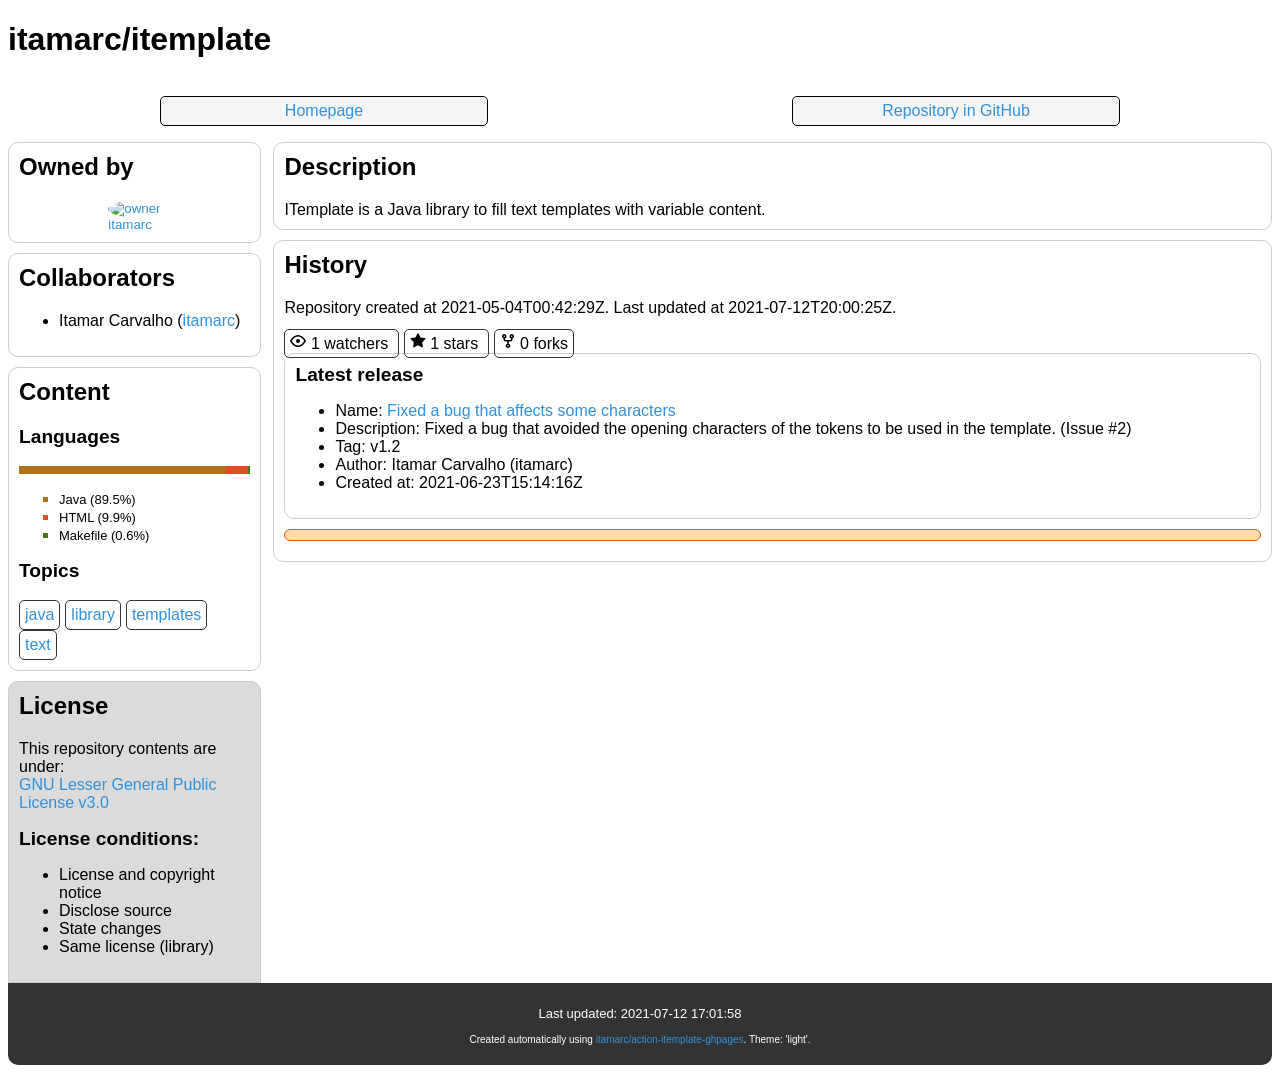
==== docs/index.html @ a4df9ea9 "action-itemplate-ghpages: Updated content" ====
<!DOCTYPE html>
<html lang="en">
    <head>
        <meta charset="UTF-8">
        <meta name="viewport" content="width=device-width, initial-scale=1.0">

        <title>itamarc/itemplate</title>
        <link rel="stylesheet" href="light.css">
        <script language="javascript" src="themes.js"></script>
    </head>
    <body>
    <h1>itamarc/itemplate</h1>
    
    <div class="links">
    <p id="homepage"><a href="https://itamarc.github.io/itemplate/">Homepage</a></p>
    <p id="repository"><a href="https://github.com/itamarc/itemplate">Repository in GitHub</a></p>
    <p id="readme"></p>
    <script lang="javascript">readmeAsP('false')</script>
    </div>

    <div class="bigdiv">
    <div class="description container">
    <h2>Description</h2>
    ITemplate is a Java library to fill text templates with variable content.</div>

    <div class="container">
        <h2>History</h2>
        
        <p>Repository created at 2021-05-04T00:42:29Z. Last updated at 2021-07-12T20:00:25Z.</p>
        
        <div style="clear: both;">
        <span id="watchers">
            <svg aria-hidden="true" viewBox="0 0 16 16" version="1.1" data-view-component="true" height="16" width="16">
                <path fill-rule="evenodd" d="M1.679 7.932c.412-.621 1.242-1.75 2.366-2.717C5.175 4.242 6.527 3.5 8 3.5c1.473 0 2.824.742 3.955 1.715 1.124.967 1.954 2.096 2.366 2.717a.119.119 0 010 .136c-.412.621-1.242 1.75-2.366 2.717C10.825 11.758 9.473 12.5 8 12.5c-1.473 0-2.824-.742-3.955-1.715C2.92 9.818 2.09 8.69 1.679 8.068a.119.119 0 010-.136zM8 2c-1.981 0-3.67.992-4.933 2.078C1.797 5.169.88 6.423.43 7.1a1.619 1.619 0 000 1.798c.45.678 1.367 1.932 2.637 3.024C4.329 13.008 6.019 14 8 14c1.981 0 3.67-.992 4.933-2.078 1.27-1.091 2.187-2.345 2.637-3.023a1.619 1.619 0 000-1.798c-.45-.678-1.367-1.932-2.637-3.023C11.671 2.992 9.981 2 8 2zm0 8a2 2 0 100-4 2 2 0 000 4z"></path>
            </svg>
            1 watchers
        </span>
        <span id="stars">
            <svg aria-hidden="true" viewBox="0 0 16 16" version="1.1" data-view-component="true" height="16" width="16">
                <path fill-rule="evenodd" d="M8 .25a.75.75 0 01.673.418l1.882 3.815 4.21.612a.75.75 0 01.416 1.279l-3.046 2.97.719 4.192a.75.75 0 01-1.088.791L8 12.347l-3.766 1.98a.75.75 0 01-1.088-.79l.72-4.194L.818 6.374a.75.75 0 01.416-1.28l4.21-.611L7.327.668A.75.75 0 018 .25z"></path>
            </svg>
            1 stars
        </span>
        <span id="forks">
            <svg aria-hidden="true" viewBox="0 0 16 16" version="1.1" data-view-component="true" height="16" width="16" class="octicon octicon-repo-forked">
                <path fill-rule="evenodd" d="M5 3.25a.75.75 0 11-1.5 0 .75.75 0 011.5 0zm0 2.122a2.25 2.25 0 10-1.5 0v.878A2.25 2.25 0 005.75 8.5h1.5v2.128a2.251 2.251 0 101.5 0V8.5h1.5a2.25 2.25 0 002.25-2.25v-.878a2.25 2.25 0 10-1.5 0v.878a.75.75 0 01-.75.75h-4.5A.75.75 0 015 6.25v-.878zm3.75 7.378a.75.75 0 11-1.5 0 .75.75 0 011.5 0zm3-8.75a.75.75 0 100-1.5.75.75 0 000 1.5z"></path>
            </svg>
            0 forks
        </span></div>
        
        <div id="latestRelease" class="container"></div>
        <script language="javascript">latestReleaseAsUL(
            'Fixed a bug that affects some characters',
            'Fixed a bug that avoided the opening characters of the tokens to be used in the template. (Issue #2)',
            'v1.2',
            '2021-06-23T15:14:16Z',
            'false',
            'https://github.com/itamarc/itemplate/releases/tag/v1.2',
            'itamarc',
            'Itamar Carvalho')
            </script>
    
        <div id="issues" class="container"></div>
        <script language="javascript">issuesAsSPAN([])</script>
    </div>
</div><!-- bigdiv -->
    
    <div class="smalldiv">
        <div class="ownedby container">
            <h2>Owned by</h2>
            <div class="owner">
                <a href="https://github.com/itamarc"><img src="https://avatars.githubusercontent.com/u/19577272?u=2bf4a3411aae650b4a5ac645845ae87ddbaad593&v=4" alt="owner" title="Owner" width="50px" height="50px"><br>
                itamarc</a>
            </div>
        </div>
        
        <div id="collaborators" class="container"></div>
        <script language="javascript">collaboratorsAsUL([{"name":"Itamar Carvalho","login":"itamarc","url":"https://github.com/itamarc"}])</script>
        
        <div class="container">
        <h2>Content</h2>
        
        <div id="languages"></div>
        <script>languagesAsUL([{"color":"#b07219","size":21140,"name":"Java"},{"color":"#427819","size":145,"name":"Makefile"},{"color":"#e34c26","size":2333,"name":"HTML"}], 23618)</script>
        
        <div id="topics"></div>
        <script language="javascript">topicsAsSPAN([{"name":"java","url":"https://github.com/topics/java"},{"name":"library","url":"https://github.com/topics/library"},{"name":"templates","url":"https://github.com/topics/templates"},{"name":"text","url":"https://github.com/topics/text"}])</script>
    </div>

    <div class="container" id="license">
        <h2>License</h2>
        <p>This repository contents are under:<br>
            <a href="http://choosealicense.com/licenses/lgpl-3.0/">GNU Lesser General Public License v3.0</a></p>
        <SPAN id="licenceConditions"></SPAN>
        <script language="javascript">licenseCondAsUL(["License and copyright notice","Disclose source","State changes","Same license (library)"])</script>
    </div>
    </div><!-- smalldiv -->

    <div class="footer">
    <p class="lastupd">Last updated: 2021-07-12 17:01:58</p>
    <p class="actionmkt">Created automatically using <a href="https://github.com/itamarc/action-itemplate-ghpages" target="_blank">itamarc/action-itemplate-ghpages</a>.
        Theme: 'light'.</p>
    </div>
    </body></html>
---- docs/light.css ----
body  {
    font-family: Roboto, Arial, Helvetica, sans-serif;
    font-size: 1em;
    color:black;
    background-color: white;
}

h1 {
    font-size: 2em;
    font-weight: bold;
}
h2 {
    font-size: 1.5em;
    font-weight: bold;
}
h3 {
    font-size: 1.2em;
    font-weight: bold;
    margin-bottom: 0px;
}

a, a:visited {
    text-decoration: none;
    color: #3091DC;
}

a:hover {
    text-decoration: underline;
    color: #319ff3;
}

.links {
    display: flex;
    flex-direction: row;
    justify-content: space-around;
}

.links p {
    background-color: #f5f5f5;
    padding: 5px;
    border-radius: 5px;
    width: 25%;
    text-align: center;
    vertical-align: middle;
    border: black 1px solid;
}

div.description {
    text-align: justify;
}

#watchers, #stars, #forks {
    border: #333 1px solid;
    padding: 5px;
    border-radius: 5px;
    margin-right: 5px;
}

div.ownedby img {
    vertical-align: middle;
    border: 0;
    border-radius: 50%;
}
div.owner {
    display: flex;
    align-items: center;
    justify-content: center;
    font-size: smaller;
}
div.footer {
    text-align: center;
    color: white;
    background-color: #333;
    padding: 10px;
    border-radius: 0px 0px 10px 10px;
    clear: both;
}
p.actionmkt {
    font-size: x-small;
}
p.lastupd {
    font-size: small;
}
#issues {
    border: 1px solid rgb(221, 91, 4);
    background-color: wheat;
}
div.issue {
    display: grid;
    grid-template-columns: 40% 30% 30%;
    border: solid 1px rgb(226, 108, 28);
    border-radius: 5px;
    padding: 0px 5px 5px 5px;
    margin-bottom: 5px;
}
span.issueIdSpan {
    white-space: nowrap;
    grid-column: 1 / span 3;
    grid-row: 1;
}
span.issueCreatedAt {
    grid-column: 1;
    grid-row: 2;
}
span.issueAuthor {
    grid-column: 2;
    grid-row: 2;
}
span.issuesCommentsCount {
    grid-column: 3;
    grid-row: 2;
}

.container {
    border: solid 1px #ccc;
    border-radius: 10px;
    padding: 0px 10px 10px 10px;
    margin-bottom: 10px;
}

.container h1, .container h2, .container h3 {
    margin-top:10px;  
}

div.languagesBar {
    display: flex;
    width: 100%;
    height: 8px;
}

div.topics {
    display: flex;
    flex-flow: row wrap;
    justify-content: flex-start;
}

div.topics span {
    border: #333 1px solid;
    padding: 5px;
    border-radius: 5px;
    margin-right: 5px;
}

#license {
    background-color: #dbdbdb;
    margin-bottom:0px;
    border-radius:10px 10px 0px 0px ;
}

.smalldiv {
    width: 20%;
    float: left;
    clear: left;
}

.bigdiv {
    width: 79%;
    float: right;
    clear: right;
}
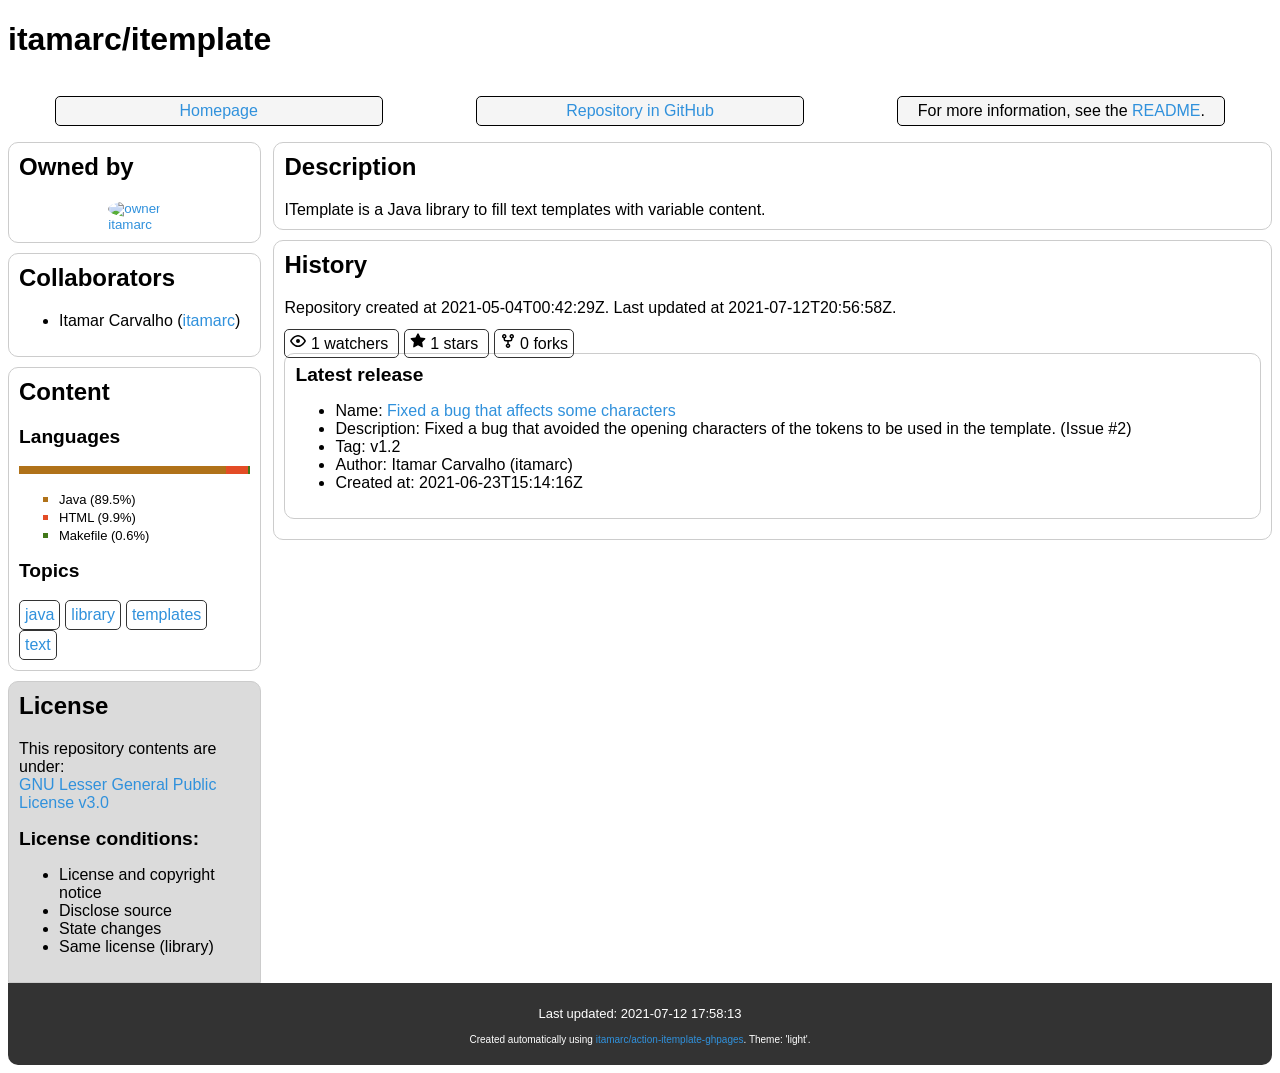
==== commit dcd44e89: "action-itemplate-ghpages: Updated content" ====
--- a/docs/index.html
+++ b/docs/index.html
@@ -15,7 +15,7 @@
     <p id="homepage"><a href="https://itamarc.github.io/itemplate/">Homepage</a></p>
     <p id="repository"><a href="https://github.com/itamarc/itemplate">Repository in GitHub</a></p>
     <p id="readme"></p>
-    <script lang="javascript">readmeAsP('false')</script>
+    <script lang="javascript">readmeAsP('true')</script>
     </div>
 
     <div class="bigdiv">
@@ -26,7 +26,7 @@
     <div class="container">
         <h2>History</h2>
         
-        <p>Repository created at 2021-05-04T00:42:29Z. Last updated at 2021-07-12T20:00:25Z.</p>
+        <p>Repository created at 2021-05-04T00:42:29Z. Last updated at 2021-07-12T20:56:58Z.</p>
         
         <div style="clear: both;">
         <span id="watchers">
@@ -97,7 +97,7 @@
     </div><!-- smalldiv -->
 
     <div class="footer">
-    <p class="lastupd">Last updated: 2021-07-12 17:01:58</p>
+    <p class="lastupd">Last updated: 2021-07-12 17:58:13</p>
     <p class="actionmkt">Created automatically using <a href="https://github.com/itamarc/action-itemplate-ghpages" target="_blank">itamarc/action-itemplate-ghpages</a>.
         Theme: 'light'.</p>
     </div>
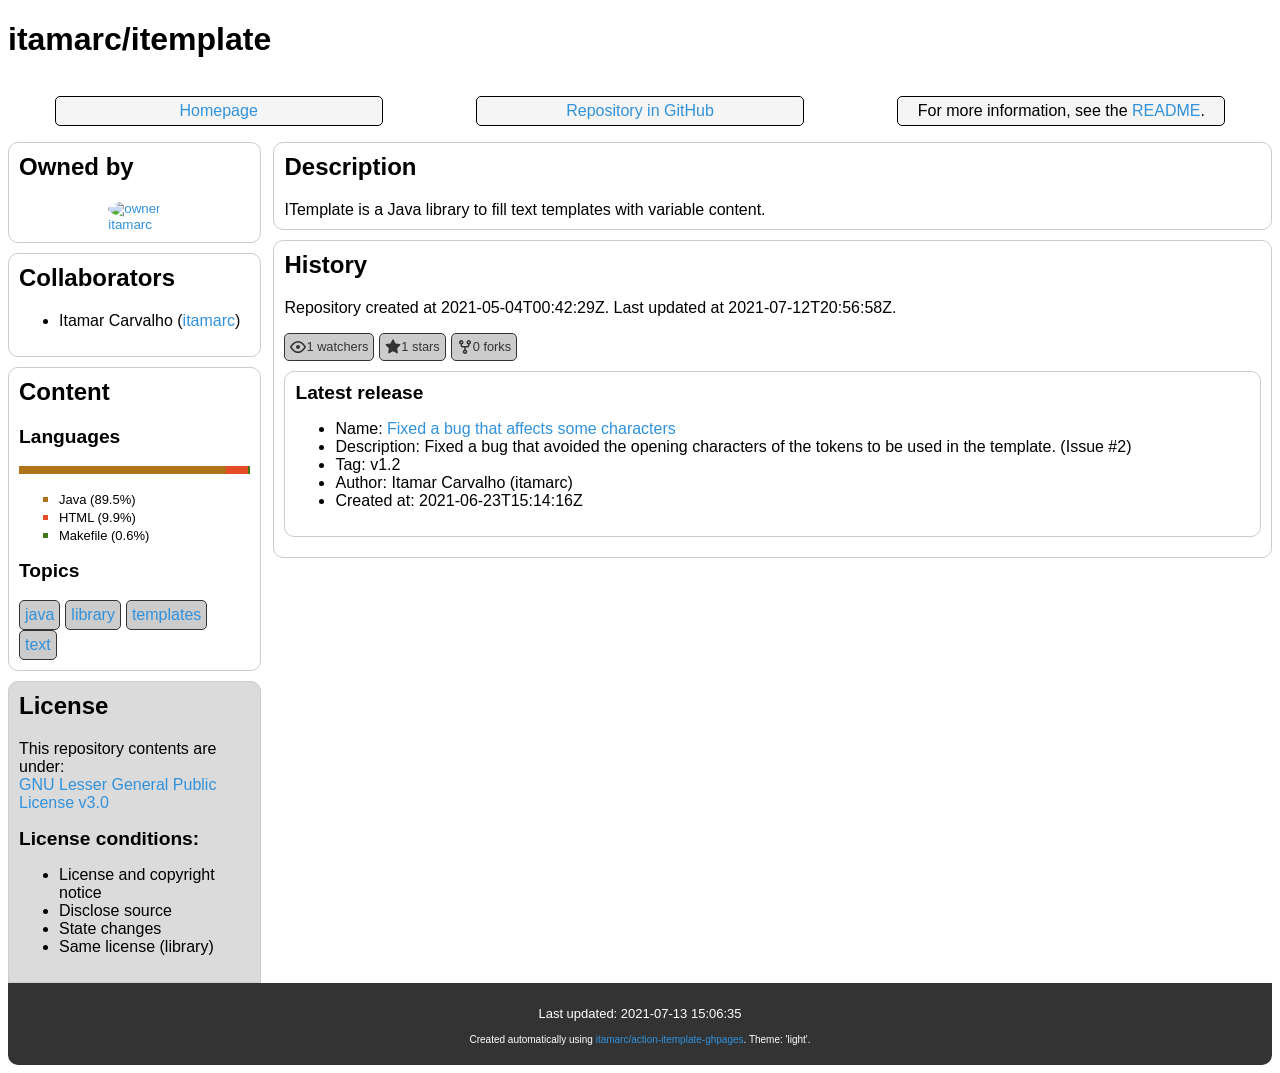
==== commit d3eb81dc: "action-itemplate-ghpages: Updated content" ====
--- a/docs/index.html
+++ b/docs/index.html
@@ -28,21 +28,21 @@
         
         <p>Repository created at 2021-05-04T00:42:29Z. Last updated at 2021-07-12T20:56:58Z.</p>
         
-        <div style="clear: both;">
+        <div class="svgIconsDiv">
         <span id="watchers">
-            <svg aria-hidden="true" viewBox="0 0 16 16" version="1.1" data-view-component="true" height="16" width="16">
+            <svg aria-hidden="true" viewBox="0 0 16 16" version="1.1" data-view-component="true" height="16" width="16" class="svgicons">
                 <path fill-rule="evenodd" d="M1.679 7.932c.412-.621 1.242-1.75 2.366-2.717C5.175 4.242 6.527 3.5 8 3.5c1.473 0 2.824.742 3.955 1.715 1.124.967 1.954 2.096 2.366 2.717a.119.119 0 010 .136c-.412.621-1.242 1.75-2.366 2.717C10.825 11.758 9.473 12.5 8 12.5c-1.473 0-2.824-.742-3.955-1.715C2.92 9.818 2.09 8.69 1.679 8.068a.119.119 0 010-.136zM8 2c-1.981 0-3.67.992-4.933 2.078C1.797 5.169.88 6.423.43 7.1a1.619 1.619 0 000 1.798c.45.678 1.367 1.932 2.637 3.024C4.329 13.008 6.019 14 8 14c1.981 0 3.67-.992 4.933-2.078 1.27-1.091 2.187-2.345 2.637-3.023a1.619 1.619 0 000-1.798c-.45-.678-1.367-1.932-2.637-3.023C11.671 2.992 9.981 2 8 2zm0 8a2 2 0 100-4 2 2 0 000 4z"></path>
             </svg>
             1 watchers
         </span>
         <span id="stars">
-            <svg aria-hidden="true" viewBox="0 0 16 16" version="1.1" data-view-component="true" height="16" width="16">
+            <svg aria-hidden="true" viewBox="0 0 16 16" version="1.1" data-view-component="true" height="16" width="16" class="svgicons">
                 <path fill-rule="evenodd" d="M8 .25a.75.75 0 01.673.418l1.882 3.815 4.21.612a.75.75 0 01.416 1.279l-3.046 2.97.719 4.192a.75.75 0 01-1.088.791L8 12.347l-3.766 1.98a.75.75 0 01-1.088-.79l.72-4.194L.818 6.374a.75.75 0 01.416-1.28l4.21-.611L7.327.668A.75.75 0 018 .25z"></path>
             </svg>
             1 stars
         </span>
         <span id="forks">
-            <svg aria-hidden="true" viewBox="0 0 16 16" version="1.1" data-view-component="true" height="16" width="16" class="octicon octicon-repo-forked">
+            <svg aria-hidden="true" viewBox="0 0 16 16" version="1.1" data-view-component="true" height="16" width="16" class="svgicons">
                 <path fill-rule="evenodd" d="M5 3.25a.75.75 0 11-1.5 0 .75.75 0 011.5 0zm0 2.122a2.25 2.25 0 10-1.5 0v.878A2.25 2.25 0 005.75 8.5h1.5v2.128a2.251 2.251 0 101.5 0V8.5h1.5a2.25 2.25 0 002.25-2.25v-.878a2.25 2.25 0 10-1.5 0v.878a.75.75 0 01-.75.75h-4.5A.75.75 0 015 6.25v-.878zm3.75 7.378a.75.75 0 11-1.5 0 .75.75 0 011.5 0zm3-8.75a.75.75 0 100-1.5.75.75 0 000 1.5z"></path>
             </svg>
             0 forks
@@ -97,8 +97,8 @@
     </div><!-- smalldiv -->
 
     <div class="footer">
-    <p class="lastupd">Last updated: 2021-07-12 17:58:13</p>
-    <p class="actionmkt">Created automatically using <a href="https://github.com/itamarc/action-itemplate-ghpages" target="_blank">itamarc/action-itemplate-ghpages</a>.
+    <p class="lastupd">Last updated: 2021-07-13 15:06:35</p>
+    <p class="actionmkt">Created automatically using <a href="https://itamarc.github.io/action-itemplate-ghpages" target="_blank">itamarc/action-itemplate-ghpages</a>.
         Theme: 'light'.</p>
     </div>
     </body></html>
--- a/docs/light.css
+++ b/docs/light.css
@@ -49,11 +49,27 @@
     text-align: justify;
 }
 
+.svgIconsDiv {
+    margin-bottom: 10px;
+    display: flex;
+    flex-flow: row nowrap;
+    align-items: center;
+}
 #watchers, #stars, #forks {
     border: #333 1px solid;
+    color: #333;
+    background-color: #ccc;
     padding: 5px;
     border-radius: 5px;
     margin-right: 5px;
+    font-size: 0.8em;
+    display: flex;
+    flex-flow: row nowrap;
+    align-items: center;
+}
+.svgicons {
+    color: #333;
+    fill: currentColor;
 }
 
 div.ownedby img {
@@ -83,7 +99,7 @@
 }
 #issues {
     border: 1px solid rgb(221, 91, 4);
-    background-color: wheat;
+    background-color: rgb(177, 165, 142);
 }
 div.issue {
     display: grid;
@@ -127,6 +143,10 @@
     width: 100%;
     height: 8px;
 }
+span.languageName {
+    color: black;
+    font-size: small;
+}
 
 div.topics {
     display: flex;
@@ -136,6 +156,7 @@
 
 div.topics span {
     border: #333 1px solid;
+    background-color: #ccc;
     padding: 5px;
     border-radius: 5px;
     margin-right: 5px;
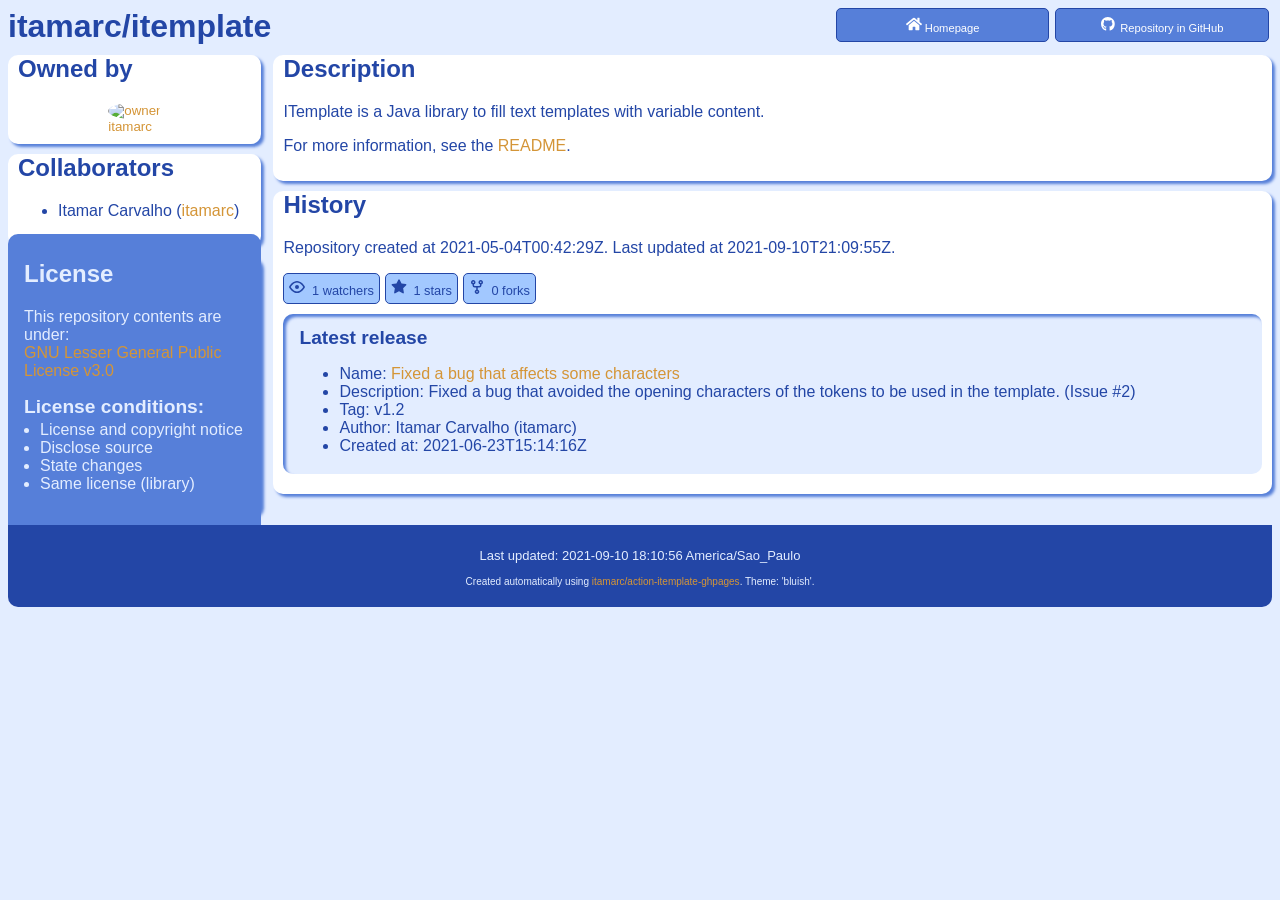
==== commit 639b0dd8: "action-itemplate-ghpages: Updated content" ====
--- a/docs/index.html
+++ b/docs/index.html
@@ -1,72 +1,97 @@
 <!DOCTYPE html>
 <html lang="en">
     <head>
-        <meta charset="UTF-8">
+        <meta http-equiv="Content-Type" content="text/html; charset=UTF-8">
         <meta name="viewport" content="width=device-width, initial-scale=1.0">
 
         <title>itamarc/itemplate</title>
-        <link rel="stylesheet" href="light.css">
+        <link rel="stylesheet" href="bluish.css">
         <script language="javascript" src="themes.js"></script>
     </head>
     <body>
-    <h1>itamarc/itemplate</h1>
     
-    <div class="links">
-    <p id="homepage"><a href="https://itamarc.github.io/itemplate/">Homepage</a></p>
-    <p id="repository"><a href="https://github.com/itamarc/itemplate">Repository in GitHub</a></p>
-    <p id="readme"></p>
-    <script lang="javascript">readmeAsP('true')</script>
-    </div>
+    <div class="header">
+        <span class="header-title">itamarc/itemplate</span>
+        <div class="links">
+            <span id="homepage"><a href="https://itamarc.github.io/itemplate/">
+                <svg aria-hidden="true" viewBox="0 0 576 512" height="16" width="16">
+                    <path fill="currentColor"
+                        d="M280.37 148.26L96 300.11V464a16 16 0 0 0 16 16l112.06-.29a16 16 0 0 0 15.92-16V368a16 16 0 0 1 16-16h64a16 16 0 0 1 16 16v95.64a16 16 0 0 0 16 16.05L464 480a16 16 0 0 0 16-16V300L295.67 148.26a12.19 12.19 0 0 0-15.3 0zM571.6 251.47L488 182.56V44.05a12 12 0 0 0-12-12h-56a12 12 0 0 0-12 12v72.61L318.47 43a48 48 0 0 0-61 0L4.34 251.47a12 12 0 0 0-1.6 16.9l25.5 31A12 12 0 0 0 45.15 301l235.22-193.74a12.19 12.19 0 0 1 15.3 0L530.9 301a12 12 0 0 0 16.9-1.6l25.5-31a12 12 0 0 0-1.7-16.93z"
+                        class=""></path>
+                </svg>
+                <span class="linktext">Homepage</span>
+            </a></span>
+            <span id="repository"><a href="https://github.com/itamarc/itemplate">
+                <svg aria-hidden="true" viewBox="0 0 576 512" height="16" width="16">
+                    <path fill="currentColor"
+                        d="M165.9 397.4c0 2-2.3 3.6-5.2 3.6-3.3.3-5.6-1.3-5.6-3.6 0-2 2.3-3.6 5.2-3.6 3-.3 5.6 1.3 5.6 3.6zm-31.1-4.5c-.7 2 1.3 4.3 4.3 4.9 2.6 1 5.6 0 6.2-2s-1.3-4.3-4.3-5.2c-2.6-.7-5.5.3-6.2 2.3zm44.2-1.7c-2.9.7-4.9 2.6-4.6 4.9.3 2 2.9 3.3 5.9 2.6 2.9-.7 4.9-2.6 4.6-4.6-.3-1.9-3-3.2-5.9-2.9zM244.8 8C106.1 8 0 113.3 0 252c0 110.9 69.8 205.8 169.5 239.2 12.8 2.3 17.3-5.6 17.3-12.1 0-6.2-.3-40.4-.3-61.4 0 0-70 15-84.7-29.8 0 0-11.4-29.1-27.8-36.6 0 0-22.9-15.7 1.6-15.4 0 0 24.9 2 38.6 25.8 21.9 38.6 58.6 27.5 72.9 20.9 2.3-16 8.8-27.1 16-33.7-55.9-6.2-112.3-14.3-112.3-110.5 0-27.5 7.6-41.3 23.6-58.9-2.6-6.5-11.1-33.3 2.6-67.9 20.9-6.5 69 27 69 27 20-5.6 41.5-8.5 62.8-8.5s42.8 2.9 62.8 8.5c0 0 48.1-33.6 69-27 13.7 34.7 5.2 61.4 2.6 67.9 16 17.7 25.8 31.5 25.8 58.9 0 96.5-58.9 104.2-114.8 110.5 9.2 7.9 17 22.9 17 46.4 0 33.7-.3 75.4-.3 83.6 0 6.5 4.6 14.4 17.3 12.1C428.2 457.8 496 362.9 496 252 496 113.3 383.5 8 244.8 8zM97.2 352.9c-1.3 1-1 3.3.7 5.2 1.6 1.6 3.9 2.3 5.2 1 1.3-1 1-3.3-.7-5.2-1.6-1.6-3.9-2.3-5.2-1zm-10.8-8.1c-.7 1.3.3 2.9 2.3 3.9 1.6 1 3.6.7 4.3-.7.7-1.3-.3-2.9-2.3-3.9-2-.6-3.6-.3-4.3.7zm32.4 35.6c-1.6 1.3-1 4.3 1.3 6.2 2.3 2.3 5.2 2.6 6.5 1 1.3-1.3.7-4.3-1.3-6.2-2.2-2.3-5.2-2.6-6.5-1zm-11.4-14.7c-1.6 1-1.6 3.6 0 5.9 1.6 2.3 4.3 3.3 5.6 2.3 1.6-1.3 1.6-3.9 0-6.2-1.4-2.3-4-3.3-5.6-2z">
+                    </path>
+                </svg>
+                <span class="linktext">Repository in GitHub</span>
+            </a></span>
+        </div>
+    </div><!-- header -->
 
-    <div class="bigdiv">
-    <div class="description container">
-    <h2>Description</h2>
-    ITemplate is a Java library to fill text templates with variable content.</div>
+    <div id="bigdiv">
+        <div class="description container shadow">
+        <h2>Description</h2>
+        ITemplate is a Java library to fill text templates with variable content.
+        <p id="readme"></p></div>
 
-    <div class="container">
-        <h2>History</h2>
+        <div class="container shadow">
+            <h2>History</h2>
+            
+            <p>Repository created at 2021-05-04T00:42:29Z. Last updated at 2021-09-10T21:09:55Z.</p>
+            
+            <div class="svgIconsDiv">
+            <span id="watchers">
+                <a href="https://github.com/itamarc/itemplate/watchers">
+                <svg aria-hidden="true" viewBox="0 0 16 16" version="1.1" data-view-component="true" height="16" width="16" class="svgicons">
+                    <path fill-rule="evenodd" d="M1.679 7.932c.412-.621 1.242-1.75 2.366-2.717C5.175 4.242 6.527 3.5 8 3.5c1.473 0 2.824.742 3.955 1.715 1.124.967 1.954 2.096 2.366 2.717a.119.119 0 010 .136c-.412.621-1.242 1.75-2.366 2.717C10.825 11.758 9.473 12.5 8 12.5c-1.473 0-2.824-.742-3.955-1.715C2.92 9.818 2.09 8.69 1.679 8.068a.119.119 0 010-.136zM8 2c-1.981 0-3.67.992-4.933 2.078C1.797 5.169.88 6.423.43 7.1a1.619 1.619 0 000 1.798c.45.678 1.367 1.932 2.637 3.024C4.329 13.008 6.019 14 8 14c1.981 0 3.67-.992 4.933-2.078 1.27-1.091 2.187-2.345 2.637-3.023a1.619 1.619 0 000-1.798c-.45-.678-1.367-1.932-2.637-3.023C11.671 2.992 9.981 2 8 2zm0 8a2 2 0 100-4 2 2 0 000 4z"></path>
+                </svg>
+                1 watchers</a>
+            </span>
+            <span id="stars">
+                <a href="https://github.com/itamarc/itemplate/stargazers">
+                <svg aria-hidden="true" viewBox="0 0 16 16" version="1.1" data-view-component="true" height="16" width="16" class="svgicons">
+                    <path fill-rule="evenodd" d="M8 .25a.75.75 0 01.673.418l1.882 3.815 4.21.612a.75.75 0 01.416 1.279l-3.046 2.97.719 4.192a.75.75 0 01-1.088.791L8 12.347l-3.766 1.98a.75.75 0 01-1.088-.79l.72-4.194L.818 6.374a.75.75 0 01.416-1.28l4.21-.611L7.327.668A.75.75 0 018 .25z"></path>
+                </svg>
+                1 stars</a>
+            </span>
+            <span id="forks">
+                <a href="https://github.com/itamarc/itemplate/network/members">
+                <svg aria-hidden="true" viewBox="0 0 16 16" version="1.1" data-view-component="true" height="16" width="16" class="svgicons">
+                    <path fill-rule="evenodd" d="M5 3.25a.75.75 0 11-1.5 0 .75.75 0 011.5 0zm0 2.122a2.25 2.25 0 10-1.5 0v.878A2.25 2.25 0 005.75 8.5h1.5v2.128a2.251 2.251 0 101.5 0V8.5h1.5a2.25 2.25 0 002.25-2.25v-.878a2.25 2.25 0 10-1.5 0v.878a.75.75 0 01-.75.75h-4.5A.75.75 0 015 6.25v-.878zm3.75 7.378a.75.75 0 11-1.5 0 .75.75 0 011.5 0zm3-8.75a.75.75 0 100-1.5.75.75 0 000 1.5z"></path>
+                </svg>
+                0 forks</a>
+            </span></div>
+            
+            <div id="latestRelease" class="container"></div>
+            <script language="javascript">latestReleaseAsUL(
+                'Fixed a bug that affects some characters',
+                'Fixed a bug that avoided the opening characters of the tokens to be used in the template. (Issue #2)',
+                'v1.2',
+                '2021-06-23T15:14:16Z',
+                'false',
+                'https://github.com/itamarc/itemplate/releases/tag/v1.2',
+                'itamarc',
+                'Itamar Carvalho')
+                </script>
         
-        <p>Repository created at 2021-05-04T00:42:29Z. Last updated at 2021-07-12T20:56:58Z.</p>
-        
-        <div class="svgIconsDiv">
-        <span id="watchers">
-            <svg aria-hidden="true" viewBox="0 0 16 16" version="1.1" data-view-component="true" height="16" width="16" class="svgicons">
-                <path fill-rule="evenodd" d="M1.679 7.932c.412-.621 1.242-1.75 2.366-2.717C5.175 4.242 6.527 3.5 8 3.5c1.473 0 2.824.742 3.955 1.715 1.124.967 1.954 2.096 2.366 2.717a.119.119 0 010 .136c-.412.621-1.242 1.75-2.366 2.717C10.825 11.758 9.473 12.5 8 12.5c-1.473 0-2.824-.742-3.955-1.715C2.92 9.818 2.09 8.69 1.679 8.068a.119.119 0 010-.136zM8 2c-1.981 0-3.67.992-4.933 2.078C1.797 5.169.88 6.423.43 7.1a1.619 1.619 0 000 1.798c.45.678 1.367 1.932 2.637 3.024C4.329 13.008 6.019 14 8 14c1.981 0 3.67-.992 4.933-2.078 1.27-1.091 2.187-2.345 2.637-3.023a1.619 1.619 0 000-1.798c-.45-.678-1.367-1.932-2.637-3.023C11.671 2.992 9.981 2 8 2zm0 8a2 2 0 100-4 2 2 0 000 4z"></path>
-            </svg>
-            1 watchers
-        </span>
-        <span id="stars">
-            <svg aria-hidden="true" viewBox="0 0 16 16" version="1.1" data-view-component="true" height="16" width="16" class="svgicons">
-                <path fill-rule="evenodd" d="M8 .25a.75.75 0 01.673.418l1.882 3.815 4.21.612a.75.75 0 01.416 1.279l-3.046 2.97.719 4.192a.75.75 0 01-1.088.791L8 12.347l-3.766 1.98a.75.75 0 01-1.088-.79l.72-4.194L.818 6.374a.75.75 0 01.416-1.28l4.21-.611L7.327.668A.75.75 0 018 .25z"></path>
-            </svg>
-            1 stars
-        </span>
-        <span id="forks">
-            <svg aria-hidden="true" viewBox="0 0 16 16" version="1.1" data-view-component="true" height="16" width="16" class="svgicons">
-                <path fill-rule="evenodd" d="M5 3.25a.75.75 0 11-1.5 0 .75.75 0 011.5 0zm0 2.122a2.25 2.25 0 10-1.5 0v.878A2.25 2.25 0 005.75 8.5h1.5v2.128a2.251 2.251 0 101.5 0V8.5h1.5a2.25 2.25 0 002.25-2.25v-.878a2.25 2.25 0 10-1.5 0v.878a.75.75 0 01-.75.75h-4.5A.75.75 0 015 6.25v-.878zm3.75 7.378a.75.75 0 11-1.5 0 .75.75 0 011.5 0zm3-8.75a.75.75 0 100-1.5.75.75 0 000 1.5z"></path>
-            </svg>
-            0 forks
-        </span></div>
-        
-        <div id="latestRelease" class="container"></div>
-        <script language="javascript">latestReleaseAsUL(
-            'Fixed a bug that affects some characters',
-            'Fixed a bug that avoided the opening characters of the tokens to be used in the template. (Issue #2)',
-            'v1.2',
-            '2021-06-23T15:14:16Z',
-            'false',
-            'https://github.com/itamarc/itemplate/releases/tag/v1.2',
-            'itamarc',
-            'Itamar Carvalho')
-            </script>
-    
-        <div id="issues" class="container"></div>
-        <script language="javascript">issuesAsSPAN([])</script>
-    </div>
-</div><!-- bigdiv -->
-    
-    <div class="smalldiv">
-        <div class="ownedby container">
+            <div id="issues" class="container"></div>
+            <script language="javascript">issuesAsSPAN([])</script>
+        </div>
+        <div id="readme_inline" class="shadow">
+            <div class="readme_title">README</div>
+            <div class="readme_content">
+            
+            </div>
+        </div>
+        <script lang="javascript">readmePublished('true')</script>
+    </div><!-- bigdiv -->
+
+    <div id="smalldiv">
+        <div class="ownedby container shadow">
             <h2>Owned by</h2>
             <div class="owner">
                 <a href="https://github.com/itamarc"><img src="https://avatars.githubusercontent.com/u/19577272?u=2bf4a3411aae650b4a5ac645845ae87ddbaad593&v=4" alt="owner" title="Owner" width="50px" height="50px"><br>
@@ -74,32 +99,32 @@
             </div>
         </div>
         
-        <div id="collaborators" class="container"></div>
+        <div id="collaborators" class="container shadow"></div>
         <script language="javascript">collaboratorsAsUL([{"name":"Itamar Carvalho","login":"itamarc","url":"https://github.com/itamarc"}])</script>
         
-        <div class="container">
-        <h2>Content</h2>
-        
-        <div id="languages"></div>
-        <script>languagesAsUL([{"color":"#b07219","size":21140,"name":"Java"},{"color":"#427819","size":145,"name":"Makefile"},{"color":"#e34c26","size":2333,"name":"HTML"}], 23618)</script>
-        
-        <div id="topics"></div>
-        <script language="javascript">topicsAsSPAN([{"name":"java","url":"https://github.com/topics/java"},{"name":"library","url":"https://github.com/topics/library"},{"name":"templates","url":"https://github.com/topics/templates"},{"name":"text","url":"https://github.com/topics/text"}])</script>
-    </div>
-
-    <div class="container" id="license">
-        <h2>License</h2>
-        <p>This repository contents are under:<br>
-            <a href="http://choosealicense.com/licenses/lgpl-3.0/">GNU Lesser General Public License v3.0</a></p>
-        <SPAN id="licenceConditions"></SPAN>
-        <script language="javascript">licenseCondAsUL(["License and copyright notice","Disclose source","State changes","Same license (library)"])</script>
-    </div>
+        <div class="container shadow">
+            <h2>Content</h2>
+            
+            <div id="languages"></div>
+            <script>languagesAsUL([{"color":"#b07219","size":21140,"name":"Java"},{"color":"#427819","size":145,"name":"Makefile"},{"color":"#e34c26","size":2333,"name":"HTML"}], 23618)</script>
+            
+            <div id="topics"></div>
+            <script language="javascript">topicsAsSPAN([{"name":"java","url":"https://github.com/topics/java"},{"name":"library","url":"https://github.com/topics/library"},{"name":"templates","url":"https://github.com/topics/templates"},{"name":"text","url":"https://github.com/topics/text"}])</script>
+        </div>
+        <div class="container" id="license">
+            <h2>License</h2>
+            <p>This repository contents are under:<br>
+                <a href="http://choosealicense.com/licenses/lgpl-3.0/">GNU Lesser General Public License v3.0</a></p>
+            <SPAN id="licenseConditions"></SPAN>
+            <script language="javascript">licenseCondAsUL(["License and copyright notice","Disclose source","State changes","Same license (library)"])</script>
+        </div>
     </div><!-- smalldiv -->
 
     <div class="footer">
-    <p class="lastupd">Last updated: 2021-07-13 15:06:35</p>
-    <p class="actionmkt">Created automatically using <a href="https://itamarc.github.io/action-itemplate-ghpages" target="_blank">itamarc/action-itemplate-ghpages</a>.
-        Theme: 'light'.</p>
+        <p class="lastupd">Last updated: 2021-09-10 18:10:56 America/Sao_Paulo</p>
+        <p class="actionmkt">Created automatically using <a href="https://itamarc.github.io/action-itemplate-ghpages" target="_blank">itamarc/action-itemplate-ghpages</a>.
+            Theme: 'bluish'.</p>
     </div>
-    </body></html>
-    +    <script lang="javascript">setSmalldivHeight();</script>
+    </body>
+</html>
--- a/docs/bluish.css
+++ b/docs/bluish.css
@@ -0,0 +1,335 @@
+:root {
+    --color1: #2346a6;
+    --color2: #567fd9;
+    --color3: #a2c8ff;
+    --color4: #e3edff;
+    --extreme: #ffffff;
+    --oposite: #000000;
+    --contrast: #d49537;
+}
+
+body  {
+    font-family: Roboto, Arial, Helvetica, sans-serif;
+    font-size: 1em;
+    color: var(--color1);
+    background-color: var(--color4);
+}
+
+h1 {
+    font-size: 2em;
+    font-weight: bold;
+}
+h2 {
+    font-size: 1.5em;
+    font-weight: bold;
+}
+h3 {
+    font-size: 1.2em;
+    font-weight: bold;
+    margin-bottom: 0px;
+}
+
+a, a:visited {
+    text-decoration: none;
+    color: var(--contrast);
+}
+
+a:hover {
+    text-decoration: underline;
+    color: var(--contrast);
+}
+
+.header-title {
+    font-size: 2em;
+    font-weight: bold;
+    display: flex;
+    flex-direction: row;
+}
+
+.header {
+    display: flex;
+    flex-flow: row wrap;
+    justify-content: space-between;
+}
+
+.links {
+    display: flex;
+    flex-flow: row nowrap;
+    justify-content: space-around;
+}
+
+#homepage, #repository {
+    font-size:0.7em;
+    border: var(--color1) 1px solid;
+    color: var(--extreme);
+    background-color: var(--color2);
+    padding: 5px;
+    margin: 0 3px;
+    border-radius: 5px;
+    height: 2em;
+    width: 18em;
+    text-align: center;
+    align-items: center;
+    display: flex;
+    flex-flow: row nowrap;
+    justify-content: center;
+}
+#homepage a, #repository a {
+    color: var(--extreme);
+}
+
+.description {
+    text-align: justify;
+}
+
+.svgIconsDiv {
+    margin-bottom: 10px;
+    display: flex;
+    flex-flow: row nowrap;
+    align-items: center;
+}
+#watchers, #stars, #forks {
+    border: var(--color1) 1px solid;
+    background-color: var(--color3);
+    padding: 5px;
+    border-radius: 5px;
+    margin-right: 5px;
+    font-size: 0.8em;
+    display: flex;
+    flex-flow: row nowrap;
+    align-items: center;
+}
+#watchers a, #stars a, #forks a {
+    color: var(--color1);
+}
+.svgicons {
+    color: var(--color1);
+    fill: currentColor;
+    margin-right:3px;
+}
+
+.ownedby img {
+    vertical-align: middle;
+    border: 0;
+    border-radius: 50%;
+}
+.owner {
+    display: flex;
+    align-items: center;
+    justify-content: center;
+    font-size: smaller;
+}
+.footer {
+    text-align: center;
+    color: var(--color4);
+    background-color: var(--color1);
+    padding: 10px;
+    border-radius: 0px 0px 10px 10px;
+    clear: both;
+}
+.actionmkt {
+    font-size: x-small;
+}
+.lastupd {
+    font-size: small;
+}
+
+#latestRelease {
+    border: none;
+    background-color: var(--color4);
+    box-shadow: 3px 3px 3px var(--color2) inset;
+    padding: 0.2em 1em;
+}
+
+#issues {
+    border: none;
+    background-color: var(--color4);
+    box-shadow: 3px 3px 3px var(--color2) inset;
+    padding: 0.2em 1em;
+}
+.issue {
+    display: grid;
+    grid-template-columns: 40% 20% 20% 20%;
+    border-bottom: solid 1px var(--color1);
+    padding: 0px 5px 5px 5px;
+    margin:10px 0px 5px 0px;
+}
+.issueIdSpan {
+    grid-column: 1;
+    grid-row: 1;
+}
+.issueCreatedAt {
+    grid-column: 1;
+    grid-row: 2;
+}
+.issueAuthor {
+    grid-column: 2;
+    grid-row: 1;
+}
+.issuesCommentsCount {
+    grid-column: 2;
+    grid-row: 2;
+}
+
+.container {
+    background-color: var(--extreme);
+    border-radius: 10px;
+    padding: 0px 10px 10px 10px;
+    margin-bottom: 10px;
+}
+
+.shadow {
+    box-shadow: 3px 3px 3px var(--color2);
+}
+
+#readme_inline {
+    border: solid 1px var(--color3);
+    background-color: var(--extreme);
+    border-radius: 10px;
+    margin-bottom: 10px;
+}
+.readme_title {
+    text-align: center;
+    color: var(--color1);
+    background-color: var(--color3);
+    padding: 5px 0px 5px 0px;
+    /* top right bottom left */
+    border-radius: 10px 10px 0px 0px;
+    clear: both;
+    width: 100%;
+}
+.readme_content {
+    border-radius: 10px;
+    padding: 10px;
+}
+
+.container h1, .container h2, .container h3 {
+    margin-top:10px;  
+}
+
+.languagesBar {
+    display: flex;
+    width: 100%;
+    height: 8px;
+}
+.languageName {
+    color: var(--oposite);
+    font-size: small;
+}
+
+.topics {
+    display: flex;
+    flex-flow: row wrap;
+    justify-content: flex-start;
+}
+.topics span {
+    border: var(--color1) 1px solid;
+    background-color: var(--color3);
+    padding: 5px;
+    border-radius: 5px;
+    margin-right: 5px;
+    font-size: 0.8em;
+}
+.topics a {
+    color: var(--color1) 1px solid;
+}
+
+#license {
+    background-color: var(--color2);
+    color: var(--color4);
+    border: none;
+    padding: 1em;
+    margin-bottom: 0px;
+    border-radius:10px 10px 0px 0px ;
+    position: absolute;
+    bottom: 0;
+}
+#licenseConditions ul {
+    margin-left: 0em;
+    margin-top: 0.2em;
+    padding-left: 1em;
+}
+
+#smalldiv {
+    width: 20%;
+    float: left;
+    clear: left;
+    position: relative;
+}
+
+#bigdiv {
+    width: 79%;
+    float: right;
+    clear: right;
+}
+
+/* Elements for the converted README.md */
+table {
+    border-collapse: collapse;
+    border: 1px solid var(--color4);
+    background-color: var(--extreme);
+}
+
+th {
+    background-color: var(--color4);
+}
+
+td {
+    padding: 5px;
+    border: 1px solid var(--color4);
+}
+
+pre {
+    background-color: var(--color4);
+}
+/* END: Elements for the converted README.md */
+
+@media only screen and (max-width: 768px) { /* For mobile phones: */
+    * {
+        box-sizing: border-box;
+    }
+
+    body {
+        margin: 0px;
+        width: 100%;
+    } 
+
+    .linktext {
+        display: none;
+    }
+
+    #homepage, #repository {
+        height: 2rem;
+        width: 5em;
+    }
+    
+    .footer {
+        border-radius: 0px;
+    }
+
+    /* The side navigation menu */
+    #smalldiv {
+        width: 100%;
+        float: none;
+    }
+  
+    #bigdiv {
+        width: 100%;
+        float: none;
+    }
+
+    .issue {
+        display: flex;
+        flex-flow: row wrap;
+        justify-content: space-between;
+        padding: 0px 5px 5px 5px;
+        margin:10px 0px 5px 0px;
+    }
+    .issue span {
+        margin: 0em 0em 0em 0.5em;
+    }
+
+    #license {
+        position: unset;
+    }
+}
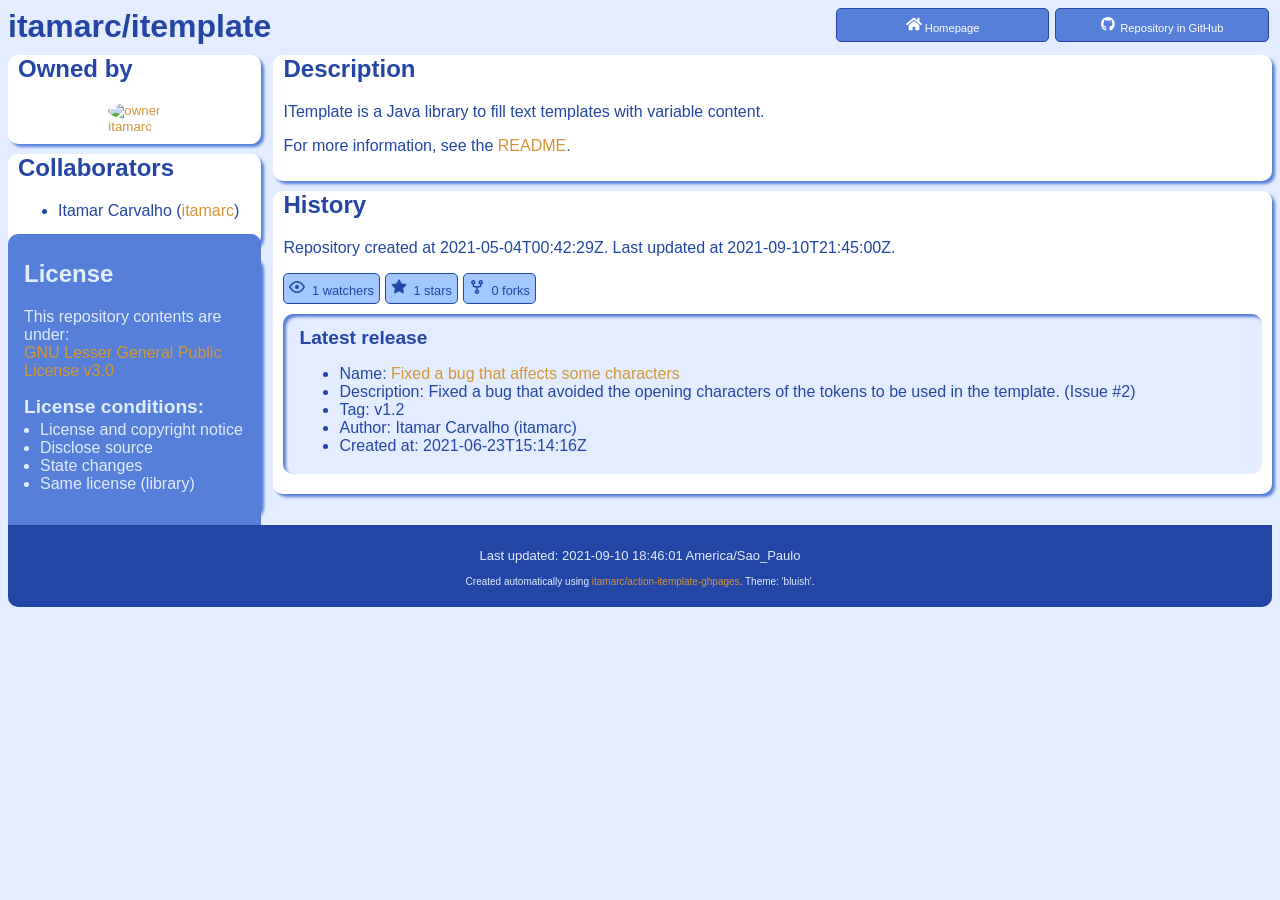
==== commit ce9794ea: "action-itemplate-ghpages: Updated content" ====
--- a/docs/index.html
+++ b/docs/index.html
@@ -41,7 +41,7 @@
         <div class="container shadow">
             <h2>History</h2>
             
-            <p>Repository created at 2021-05-04T00:42:29Z. Last updated at 2021-09-10T21:09:55Z.</p>
+            <p>Repository created at 2021-05-04T00:42:29Z. Last updated at 2021-09-10T21:45:00Z.</p>
             
             <div class="svgIconsDiv">
             <span id="watchers">
@@ -121,7 +121,7 @@
     </div><!-- smalldiv -->
 
     <div class="footer">
-        <p class="lastupd">Last updated: 2021-09-10 18:10:56 America/Sao_Paulo</p>
+        <p class="lastupd">Last updated: 2021-09-10 18:46:01 America/Sao_Paulo</p>
         <p class="actionmkt">Created automatically using <a href="https://itamarc.github.io/action-itemplate-ghpages" target="_blank">itamarc/action-itemplate-ghpages</a>.
             Theme: 'bluish'.</p>
     </div>
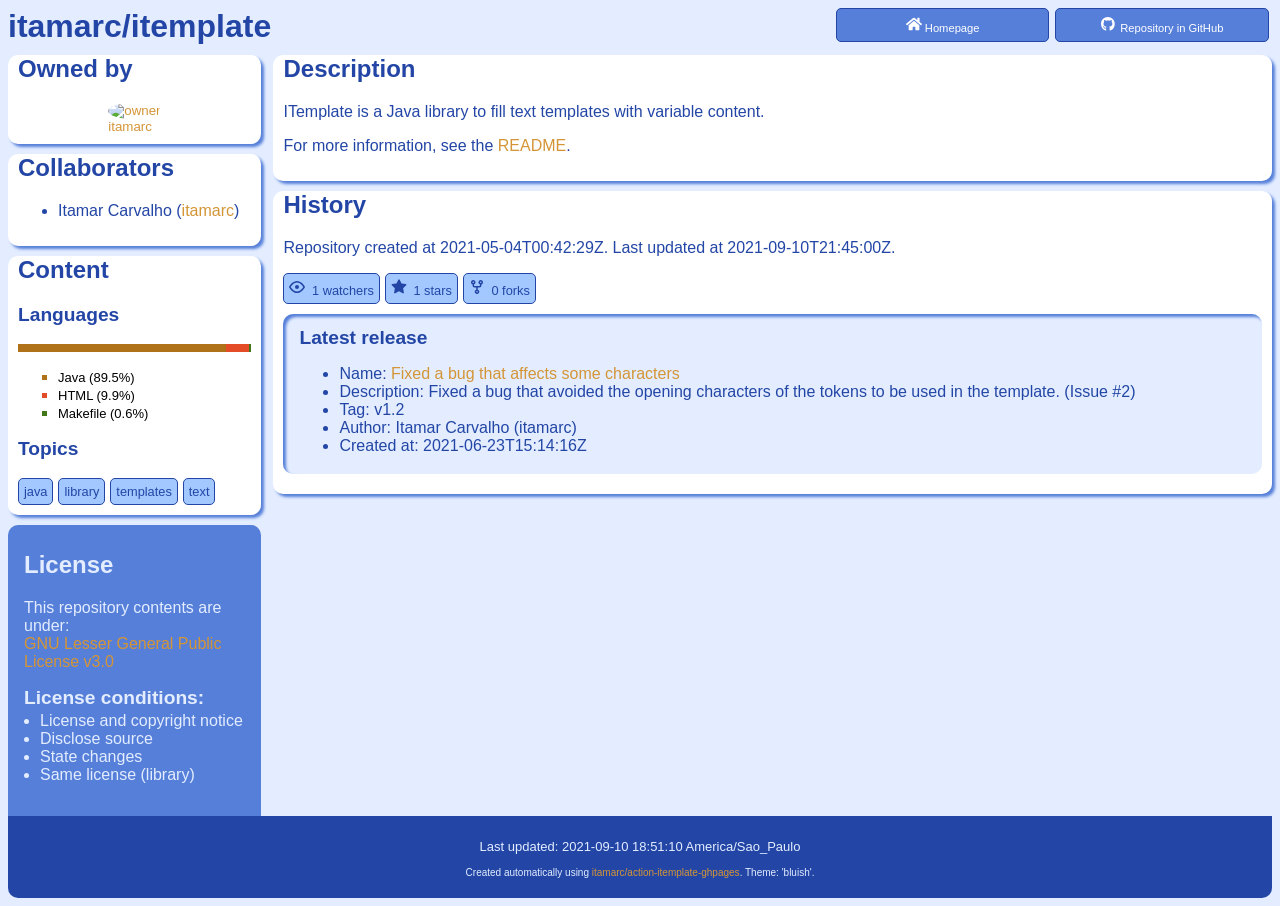
==== commit fd2176c2: "action-itemplate-ghpages: Updated content" ====
--- a/docs/index.html
+++ b/docs/index.html
@@ -8,7 +8,7 @@
         <link rel="stylesheet" href="bluish.css">
         <script language="javascript" src="themes.js"></script>
     </head>
-    <body>
+    <body onload="setSmalldivHeight();">
     
     <div class="header">
         <span class="header-title">itamarc/itemplate</span>
@@ -121,10 +121,9 @@
     </div><!-- smalldiv -->
 
     <div class="footer">
-        <p class="lastupd">Last updated: 2021-09-10 18:46:01 America/Sao_Paulo</p>
+        <p class="lastupd">Last updated: 2021-09-10 18:51:10 America/Sao_Paulo</p>
         <p class="actionmkt">Created automatically using <a href="https://itamarc.github.io/action-itemplate-ghpages" target="_blank">itamarc/action-itemplate-ghpages</a>.
             Theme: 'bluish'.</p>
     </div>
-    <script lang="javascript">setSmalldivHeight();</script>
     </body>
 </html>
--- a/docs/bluish.css
+++ b/docs/bluish.css
@@ -241,8 +241,6 @@
     padding: 1em;
     margin-bottom: 0px;
     border-radius:10px 10px 0px 0px ;
-    position: absolute;
-    bottom: 0;
 }
 #licenseConditions ul {
     margin-left: 0em;
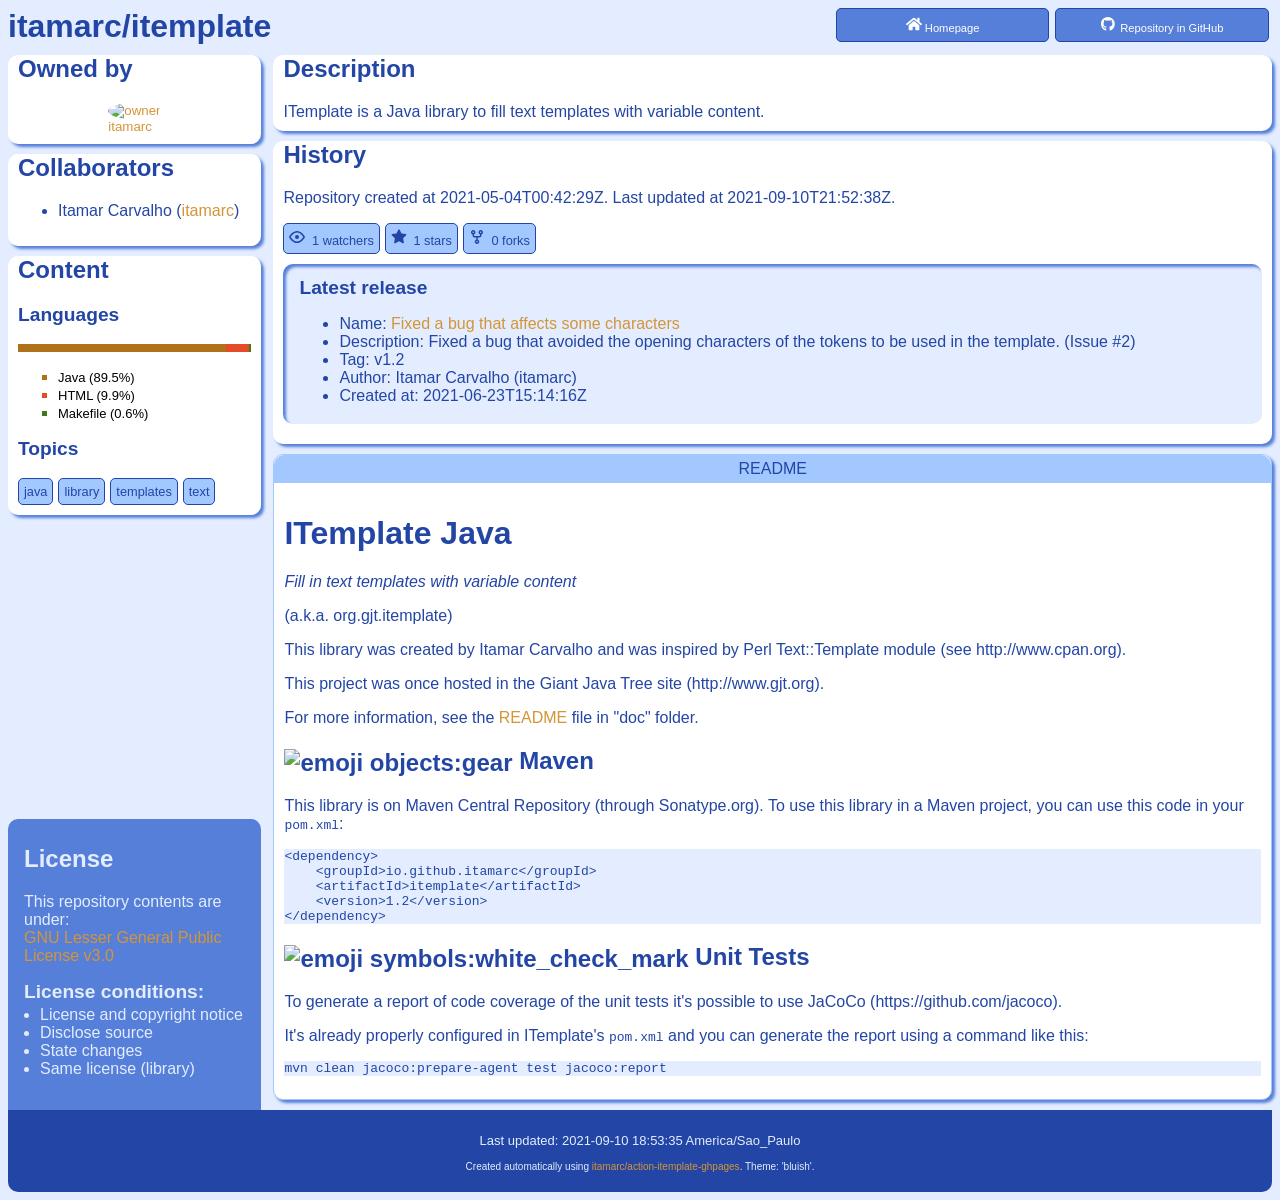
==== commit 303f8a33: "action-itemplate-ghpages: Updated content" ====
--- a/docs/index.html
+++ b/docs/index.html
@@ -7,7 +7,9 @@
         <title>itamarc/itemplate</title>
         <link rel="stylesheet" href="bluish.css">
         <script language="javascript" src="themes.js"></script>
-    </head>
+            <!-- Prism.js - Syntax highlighting -->
+        <link href="https://itamarc.github.io/itemplate/prism-coy.css" rel="stylesheet" />
+</head>
     <body onload="setSmalldivHeight();">
     
     <div class="header">
@@ -41,7 +43,7 @@
         <div class="container shadow">
             <h2>History</h2>
             
-            <p>Repository created at 2021-05-04T00:42:29Z. Last updated at 2021-09-10T21:45:00Z.</p>
+            <p>Repository created at 2021-05-04T00:42:29Z. Last updated at 2021-09-10T21:52:38Z.</p>
             
             <div class="svgIconsDiv">
             <span id="watchers">
@@ -84,10 +86,30 @@
         <div id="readme_inline" class="shadow">
             <div class="readme_title">README</div>
             <div class="readme_content">
-            
+            <h1>ITemplate Java</h1>
+<p><em>Fill in text templates with variable content</em></p>
+<p>(a.k.a. org.gjt.itemplate)</p>
+<p>This  library  was created  by  Itamar  Carvalho  and  was inspired by Perl Text::Template module (see http://www.cpan.org).</p>
+<p>This project was once hosted in the Giant Java Tree site (http://www.gjt.org).</p>
+<p>For more information, see the <a href="https://github.com/itamarc/itemplate/blob/master/doc/README">README</a> file in &quot;doc&quot; folder.</p>
+<h2><img src="https://github.githubassets.com/images/icons/emoji/unicode/2699.png?v7" alt="emoji objects:gear" height="20" width="20" align="absmiddle" /> Maven</h2>
+<p>This library is on Maven Central Repository (through Sonatype.org).
+To use this library in a Maven project, you can use this code in your <code>pom.xml</code>:</p>
+<pre><code class="language-xml">&lt;dependency&gt;
+    &lt;groupId&gt;io.github.itamarc&lt;/groupId&gt;
+    &lt;artifactId&gt;itemplate&lt;/artifactId&gt;
+    &lt;version&gt;1.2&lt;/version&gt;
+&lt;/dependency&gt;
+</code></pre>
+<h2><img src="https://github.githubassets.com/images/icons/emoji/unicode/2705.png?v7" alt="emoji symbols:white_check_mark" height="20" width="20" align="absmiddle" /> Unit Tests</h2>
+<p>To generate a report of code coverage of the unit tests it's possible to use JaCoCo (https://github.com/jacoco).</p>
+<p>It's already properly configured in ITemplate's <code>pom.xml</code> and you can generate the report using a command like this:</p>
+<pre><code>mvn clean jacoco:prepare-agent test jacoco:report
+</code></pre>
+
             </div>
         </div>
-        <script lang="javascript">readmePublished('true')</script>
+        <script lang="javascript">readmePublished('inline')</script>
     </div><!-- bigdiv -->
 
     <div id="smalldiv">
@@ -121,9 +143,10 @@
     </div><!-- smalldiv -->
 
     <div class="footer">
-        <p class="lastupd">Last updated: 2021-09-10 18:51:10 America/Sao_Paulo</p>
+        <p class="lastupd">Last updated: 2021-09-10 18:53:35 America/Sao_Paulo</p>
         <p class="actionmkt">Created automatically using <a href="https://itamarc.github.io/action-itemplate-ghpages" target="_blank">itamarc/action-itemplate-ghpages</a>.
             Theme: 'bluish'.</p>
     </div>
-    </body>
+    <script src="https://itamarc.github.io/itemplate/prism.js"></script>
+</body>
 </html>
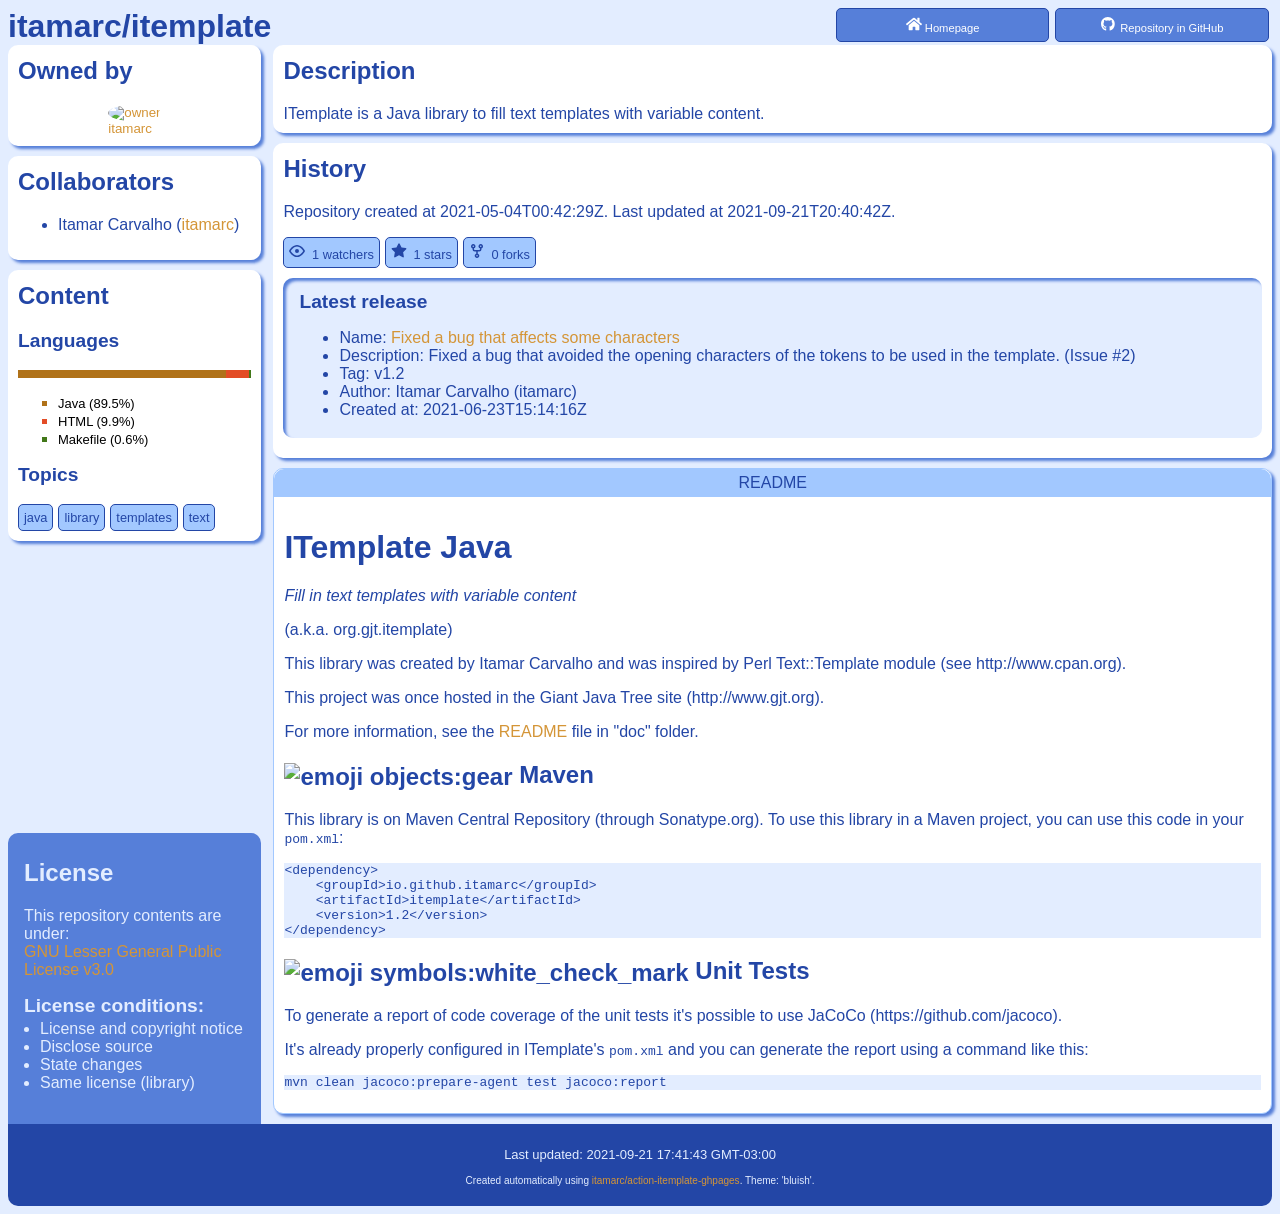
==== commit a3f7033d: "action-itemplate-ghpages: Updated content" ====
--- a/docs/index.html
+++ b/docs/index.html
@@ -43,7 +43,7 @@
         <div class="container shadow">
             <h2>History</h2>
             
-            <p>Repository created at 2021-05-04T00:42:29Z. Last updated at 2021-09-10T21:52:38Z.</p>
+            <p>Repository created at 2021-05-04T00:42:29Z. Last updated at 2021-09-21T20:40:42Z.</p>
             
             <div class="svgIconsDiv">
             <span id="watchers">
@@ -86,13 +86,13 @@
         <div id="readme_inline" class="shadow">
             <div class="readme_title">README</div>
             <div class="readme_content">
-            <h1>ITemplate Java</h1>
+            <h1><a href="#itemplate-java" id="itemplate-java"></a>ITemplate Java</h1>
 <p><em>Fill in text templates with variable content</em></p>
 <p>(a.k.a. org.gjt.itemplate)</p>
 <p>This  library  was created  by  Itamar  Carvalho  and  was inspired by Perl Text::Template module (see http://www.cpan.org).</p>
 <p>This project was once hosted in the Giant Java Tree site (http://www.gjt.org).</p>
 <p>For more information, see the <a href="https://github.com/itamarc/itemplate/blob/master/doc/README">README</a> file in &quot;doc&quot; folder.</p>
-<h2><img src="https://github.githubassets.com/images/icons/emoji/unicode/2699.png?v7" alt="emoji objects:gear" height="20" width="20" align="absmiddle" /> Maven</h2>
+<h2><a href="#-maven" id="-maven"></a><img src="https://github.githubassets.com/images/icons/emoji/unicode/2699.png?v7" alt="emoji objects:gear" height="20" width="20" align="absmiddle" /> Maven</h2>
 <p>This library is on Maven Central Repository (through Sonatype.org).
 To use this library in a Maven project, you can use this code in your <code>pom.xml</code>:</p>
 <pre><code class="language-xml">&lt;dependency&gt;
@@ -101,7 +101,7 @@
     &lt;version&gt;1.2&lt;/version&gt;
 &lt;/dependency&gt;
 </code></pre>
-<h2><img src="https://github.githubassets.com/images/icons/emoji/unicode/2705.png?v7" alt="emoji symbols:white_check_mark" height="20" width="20" align="absmiddle" /> Unit Tests</h2>
+<h2><a href="#-unit-tests" id="-unit-tests"></a><img src="https://github.githubassets.com/images/icons/emoji/unicode/2705.png?v7" alt="emoji symbols:white_check_mark" height="20" width="20" align="absmiddle" /> Unit Tests</h2>
 <p>To generate a report of code coverage of the unit tests it's possible to use JaCoCo (https://github.com/jacoco).</p>
 <p>It's already properly configured in ITemplate's <code>pom.xml</code> and you can generate the report using a command like this:</p>
 <pre><code>mvn clean jacoco:prepare-agent test jacoco:report
@@ -143,7 +143,7 @@
     </div><!-- smalldiv -->
 
     <div class="footer">
-        <p class="lastupd">Last updated: 2021-09-10 18:53:35 America/Sao_Paulo</p>
+        <p class="lastupd">Last updated: 2021-09-21 17:41:43 GMT-03:00</p>
         <p class="actionmkt">Created automatically using <a href="https://itamarc.github.io/action-itemplate-ghpages" target="_blank">itamarc/action-itemplate-ghpages</a>.
             Theme: 'bluish'.</p>
     </div>
--- a/docs/bluish.css
+++ b/docs/bluish.css
@@ -174,7 +174,7 @@
 .container {
     background-color: var(--extreme);
     border-radius: 10px;
-    padding: 0px 10px 10px 10px;
+    padding: 2px 10px 10px 10px;
     margin-bottom: 10px;
 }
 
@@ -221,13 +221,13 @@
     display: flex;
     flex-flow: row wrap;
     justify-content: flex-start;
+    gap: 5px;
 }
 .topics span {
     border: var(--color1) 1px solid;
     background-color: var(--color3);
     padding: 5px;
     border-radius: 5px;
-    margin-right: 5px;
     font-size: 0.8em;
 }
 .topics a {
